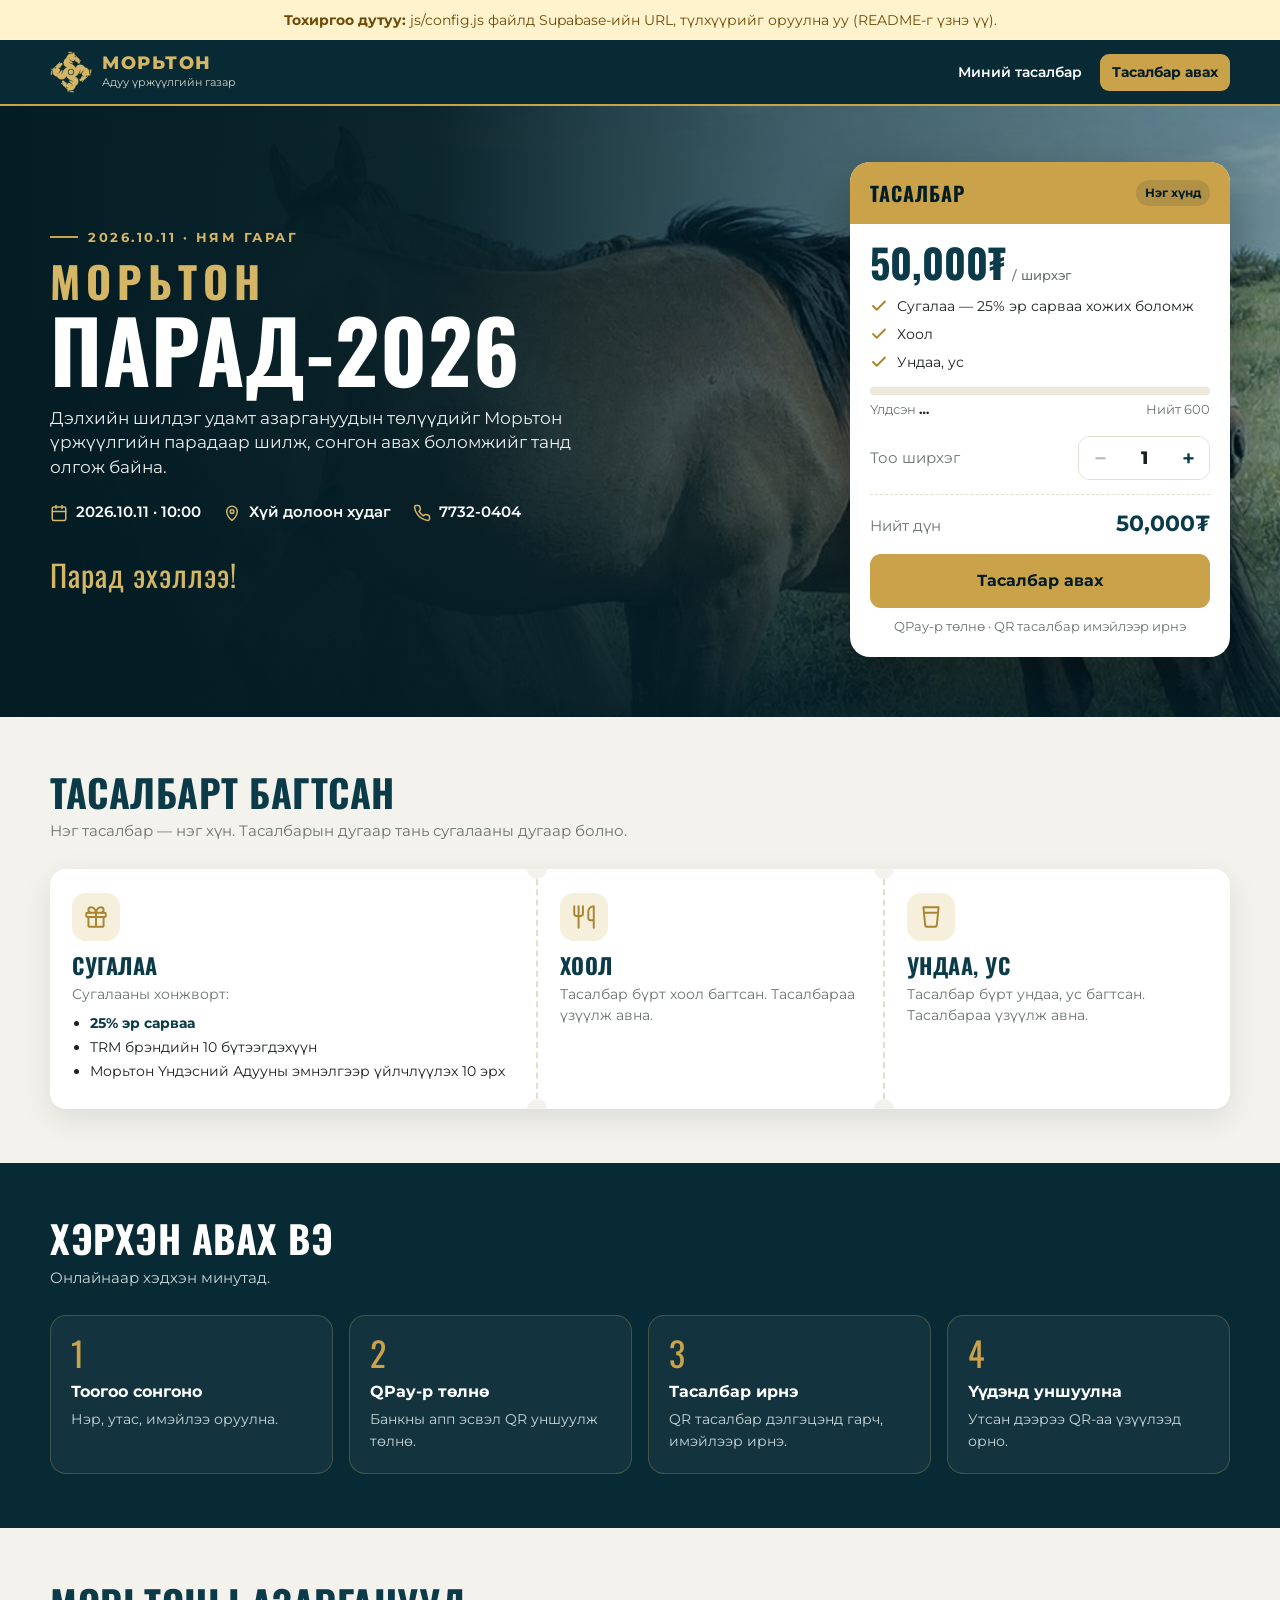
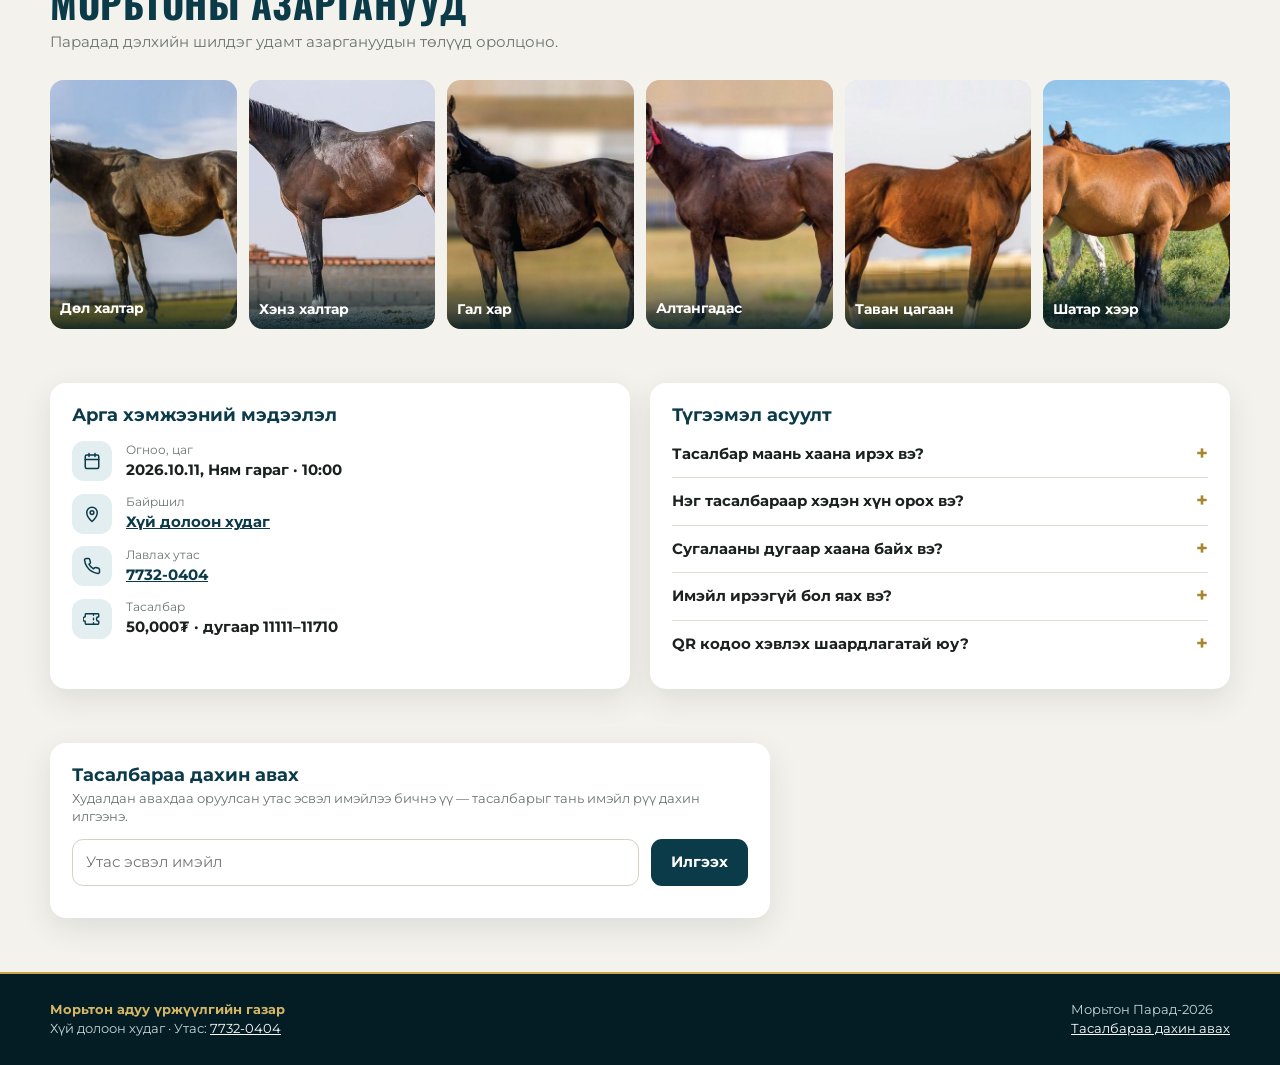
==== index.html @ 9113f842 "Морьтон Парад-2026 тасалбарын систем Тасалбар худалдах сайт (QPay), цахим QR тасалбар, имэйл, админ " ====
<!doctype html>
<html lang="mn">
<head>
<meta charset="utf-8">
<meta name="viewport" content="width=device-width, initial-scale=1, viewport-fit=cover">
<title>Морьтон Парад-2026 — Тасалбар</title>
<meta name="description" content="Морьтон үржүүлгийн парад 2026.10.11, Хүй долоон худаг. Тасалбар 50,000₮ — сугалаа, хоол, ундаа багтсан. QPay-р төлж QR тасалбараа имэйлээр аваарай.">
<meta property="og:title" content="Морьтон Парад-2026 — Тасалбар">
<meta property="og:description" content="2026.10.11 · Хүй долоон худаг · Тасалбар 50,000₮ (сугалаа, хоол, ундаа)">
<meta property="og:image" content="img/hero.jpg">
<meta name="theme-color" content="#072a35">
<link rel="preconnect" href="https://fonts.googleapis.com">
<link rel="preconnect" href="https://fonts.gstatic.com" crossorigin>
<link href="https://fonts.googleapis.com/css2?family=Montserrat:wght@400;500;600;700;800&family=Oswald:wght@500;600;700&display=swap" rel="stylesheet">
<link rel="stylesheet" href="css/style.css">
<link rel="icon" href="favicon.svg" type="image/svg+xml">
</head>
<body class="has-mbar">
<header class="site-header" id="site-header"></header>
<main>
  <section class="hero" id="top">
    <div class="container">
      <div>
        <div class="eyebrow" id="eyebrow">2026.10.11 · Ням гараг</div>
        <h1><span>Морьтон</span>Парад-2026</h1>
        <p class="lead">Дэлхийн шилдэг удамт азаргануудын төлүүдийг Морьтон үржүүлгийн парадаар шилж, сонгон авах боломжийг танд олгож байна.</p>
        <div class="facts" id="facts"></div>
        <div class="countdown" id="countdown"></div>
      </div>

      <aside class="buy-card" id="buy">
        <div class="top"><b>Тасалбар</b><span>Нэг хүнд</span></div>
        <div class="body">
          <div class="price" id="price">50,000₮<small>/ ширхэг</small></div>
          <ul class="incl">
            <li><span class="ico-wrap"></span>Сугалаа — 25% эр сарваа хожих боломж</li>
            <li><span class="ico-wrap"></span>Хоол</li>
            <li><span class="ico-wrap"></span>Ундаа, ус</li>
          </ul>
          <div class="meter" id="meter"><div class="bar"><i style="width:0"></i></div><div class="lbl"><span>Үлдсэн <b>…</b></span><span>Нийт 600</span></div></div>
          <div id="buy-controls">
            <div class="qty-row">
              <span class="muted">Тоо ширхэг</span>
              <div class="stepper"><button type="button" id="minus" aria-label="Хасах">−</button><output id="qty">1</output><button type="button" id="plus" aria-label="Нэмэх">+</button></div>
            </div>
            <div class="total-row"><span class="muted">Нийт дүн</span><b id="total">50,000₮</b></div>
            <button class="btn btn-gold btn-lg btn-block" id="buy-btn" type="button">Тасалбар авах</button>
            <p class="small muted" id="pay-note" style="margin:10px 0 0;text-align:center">QPay-р төлнө · QR тасалбар имэйлээр ирнэ</p>
          </div>
        </div>
      </aside>
    </div>
  </section>

  <section class="section" id="included">
    <div class="container">
      <h2>Тасалбарт багтсан</h2>
      <p class="sub">Нэг тасалбар — нэг хүн. Тасалбарын дугаар тань сугалааны дугаар болно.</p>
      <div class="stubs">
        <div class="stub">
          <div class="ic" data-ic="gift"></div>
          <h3>Сугалаа</h3>
          <p>Сугалааны хонжворт:</p>
          <ul>
            <li><b>25% эр сарваа</b></li>
            <li>TRM брэндийн 10 бүтээгдэхүүн</li>
            <li>Морьтон Үндэсний Адууны эмнэлгээр үйлчлүүлэх 10 эрх</li>
          </ul>
        </div>
        <div class="stub">
          <div class="ic" data-ic="food"></div>
          <h3>Хоол</h3>
          <p>Тасалбар бүрт хоол багтсан. Тасалбараа үзүүлж авна.</p>
        </div>
        <div class="stub">
          <div class="ic" data-ic="drink"></div>
          <h3>Ундаа, ус</h3>
          <p>Тасалбар бүрт ундаа, ус багтсан. Тасалбараа үзүүлж авна.</p>
        </div>
      </div>
    </div>
  </section>

  <section class="section dark">
    <div class="container">
      <h2>Хэрхэн авах вэ</h2>
      <p class="sub">Онлайнаар хэдхэн минутад.</p>
      <div class="steps">
        <div class="step"><b>Тоогоо сонгоно</b><span>Нэр, утас, имэйлээ оруулна.</span></div>
        <div class="step"><b>QPay-р төлнө</b><span>Банкны апп эсвэл QR уншуулж төлнө.</span></div>
        <div class="step"><b>Тасалбар ирнэ</b><span>QR тасалбар дэлгэцэнд гарч, имэйлээр ирнэ.</span></div>
        <div class="step"><b>Үүдэнд уншуулна</b><span>Утсан дээрээ QR-аа үзүүлээд орно.</span></div>
      </div>
    </div>
  </section>

  <section class="section">
    <div class="container">
      <h2>Морьтоны азарганууд</h2>
      <p class="sub">Парадад дэлхийн шилдэг удамт азаргануудын төлүүд оролцоно.</p>
      <div class="horses">
        <div class="horse"><img src="img/dol-haltar.jpg" alt="Дөл халтар" loading="lazy"><span>Дөл халтар</span></div>
        <div class="horse"><img src="img/henz-haltar.jpg" alt="Хэнз халтар" loading="lazy"><span>Хэнз халтар</span></div>
        <div class="horse"><img src="img/gal-har.jpg" alt="Гал хар" loading="lazy"><span>Гал хар</span></div>
        <div class="horse"><img src="img/altangadas.jpg" alt="Алтангадас" loading="lazy"><span>Алтангадас</span></div>
        <div class="horse"><img src="img/tavan-tsagaan.jpg" alt="Таван цагаан" loading="lazy"><span>Таван цагаан</span></div>
        <div class="horse"><img src="img/shatar-heer.jpg" alt="Шатар хээр" loading="lazy"><span>Шатар хээр</span></div>
      </div>
    </div>
  </section>

  <section class="section" style="padding-top:0">
    <div class="container info-grid">
      <div class="panel">
        <h3 style="color:var(--navy);margin-bottom:16px">Арга хэмжээний мэдээлэл</h3>
        <div class="kv" id="info-kv"></div>
      </div>
      <div class="panel">
        <h3 style="color:var(--navy);margin-bottom:6px">Түгээмэл асуулт</h3>
        <details class="faq"><summary>Тасалбар маань хаана ирэх вэ?</summary><p>Төлбөр төлөгдмөгц тасалбар дэлгэц дээр гарч, таны оруулсан имэйл рүү QR кодтойгоор илгээгдэнэ. Имэйлээ олохгүй бол Spam хавтсаа шалгаарай.</p></details>
        <details class="faq"><summary>Нэг тасалбараар хэдэн хүн орох вэ?</summary><p>Нэг тасалбар нэг хүнд. Олон хүнд авах бол тоо ширхгээ нэмнэ — тасалбар бүр тусдаа QR кодтой.</p></details>
        <details class="faq"><summary>Сугалааны дугаар хаана байх вэ?</summary><p>Тасалбарын дугаар (жишээ нь №11111) нь таны сугалааны дугаар.</p></details>
        <details class="faq"><summary>Имэйл ирээгүй бол яах вэ?</summary><p>Доорх «Тасалбараа дахин авах» хэсэгт утас эсвэл имэйлээ оруулбал дахин илгээнэ. Эсвэл <span data-phone>7732-0404</span> дугаарт холбогдоно уу.</p></details>
        <details class="faq"><summary>QR кодоо хэвлэх шаардлагатай юу?</summary><p>Үгүй. Утасныхаа дэлгэц дээр үзүүлэхэд хангалттай. Дэлгэцийн гэрэлтүүлгээ нэмбэл хурдан уншина.</p></details>
      </div>
    </div>
  </section>

  <section class="section" id="lookup" style="padding-top:0">
    <div class="container">
      <div class="panel" style="max-width:720px">
        <h3 style="color:var(--navy);margin-bottom:4px">Тасалбараа дахин авах</h3>
        <p class="muted small" style="margin:0 0 12px">Худалдан авахдаа оруулсан утас эсвэл имэйлээ бичнэ үү — тасалбарыг тань имэйл рүү дахин илгээнэ.</p>
        <form class="form" id="lookup-form" style="grid-template-columns:1fr auto;align-items:end">
          <div><input class="input" id="lookup-contact" placeholder="Утас эсвэл имэйл" autocomplete="email" required></div>
          <button class="btn btn-navy" type="submit">Илгээх</button>
        </form>
        <div id="lookup-msg" style="margin-top:10px"></div>
        <div id="my-orders"></div>
      </div>
    </div>
  </section>
</main>
<footer class="site-footer" id="site-footer"></footer>

<div class="mbar" id="mbar"><div><b id="mbar-price">50,000₮</b><small id="mbar-left">Тасалбар</small></div><button class="btn btn-gold" type="button" id="mbar-btn">Тасалбар авах</button></div>

<div class="modal-bg" id="modal" aria-hidden="true">
  <div class="modal" role="dialog" aria-modal="true" aria-labelledby="m-title">
    <div class="modal-head"><b id="m-title">Тасалбар авах</b><button type="button" id="m-close" aria-label="Хаах">×</button></div>
    <div class="modal-body">
      <div class="summary"><span><span id="m-qty">1</span> × <span id="m-price">50,000₮</span></span><b id="m-total">50,000₮</b></div>
      <form class="form" id="order-form" novalidate>
        <div><label for="f-name">Овог нэр <span class="req">*</span></label><input class="input" id="f-name" name="name" autocomplete="name" maxlength="80" required></div>
        <div><label for="f-phone">Утасны дугаар <span class="req">*</span></label><input class="input" id="f-phone" name="phone" type="tel" inputmode="tel" autocomplete="tel" placeholder="99112233" maxlength="16" required></div>
        <div><label for="f-email">Имэйл <span class="req">*</span></label><input class="input" id="f-email" name="email" type="email" inputmode="email" autocomplete="email" placeholder="ner@gmail.com" maxlength="120" required>
          <div class="hint">QR тасалбар энэ хаяг руу очно — зөв бичээрэй.</div></div>
        <div class="hp" aria-hidden="true"><label>Website<input name="website" tabindex="-1" autocomplete="off"></label></div>
        <div><label for="f-qty">Тоо ширхэг</label><select class="input" id="f-qty" name="qty"></select></div>
        <div id="f-err"></div>
        <button class="btn btn-gold btn-lg btn-block" type="submit" id="f-submit">QPay-р төлөх</button>
        <p class="small muted" style="margin:0;text-align:center" id="f-note">Дараагийн алхамд QPay-ийн QR болон банкны аппын холбоос гарна. Төлбөрөө <b id="f-hold">20</b> минутын дотор хийнэ үү.</p>
      </form>
    </div>
  </div>
</div>

<script type="module">
import { api, esc, money, fmtDT, fmtDay, fmtWeekday, fmtTime, startCountdown, renderChrome, ICONS, toast, rememberOrder, store, siteBase, configured } from './js/app.js';

const $ = id => document.getElementById(id);
let info = { price: 50000, total: 600, available: null, max_per_order: 10, event_at: '2026-10-11T02:00:00Z', location: 'Хүй долоон худаг', phone: '7732-0404', hold_minutes: 20, sales_open: true, pay_mode: 'qpay' };
let qty = 1;

document.querySelectorAll('.incl .ico-wrap').forEach(e => e.outerHTML = ICONS.check);
document.querySelectorAll('[data-ic]').forEach(e => e.innerHTML = ICONS[e.dataset.ic]);

function salesState() {
  if (info.available === 0) return 'soldout';
  if (!info.sales_open) return 'closed';
  if (info.sales_close && new Date(info.sales_close) < new Date()) return 'ended';
  if (info.pay_mode === 'none') return 'nopay';
  return 'open';
}

function render() {
  renderChrome(info);
  bindLookupLinks();
  $('eyebrow').textContent = `${fmtDay(info.event_at)} · ${fmtWeekday(info.event_at)}`;
  const mapUrl = 'https://www.google.com/maps/search/' + encodeURIComponent(info.location + ' Mongolia');
  $('facts').innerHTML = `<span>${ICONS.cal}${fmtDay(info.event_at)} · ${fmtTime(info.event_at)}</span>
    <span>${ICONS.pin}<a href="${mapUrl}" target="_blank" rel="noopener">${esc(info.location)}</a></span>
    <span>${ICONS.phone}<a href="tel:${esc(String(info.phone).replace(/\D/g, ''))}">${esc(info.phone)}</a></span>`;
  $('price').innerHTML = `${money(info.price)}<small>/ ширхэг</small>`;
  $('mbar-price').textContent = money(info.price);
  const total = info.total || 600, avail = info.available;
  if (avail != null) {
    const sold = total - avail;
    $('meter').innerHTML = `<div class="bar"><i style="width:${Math.min(100, sold / total * 100).toFixed(1)}%"></i></div>
      <div class="lbl"><span>Үлдсэн <b>${avail}</b> тасалбар</span><span>Нийт ${total}</span></div>`;
    $('mbar-left').textContent = avail > 0 ? `Үлдсэн ${avail} тасалбар` : 'Дууссан';
  }
  document.querySelectorAll('[data-phone]').forEach(e => e.textContent = info.phone);
  $('info-kv').innerHTML = `
    <div class="ic">${ICONS.cal}</div><div><small>Огноо, цаг</small><b>${fmtDay(info.event_at)}, ${fmtWeekday(info.event_at)} · ${fmtTime(info.event_at)}</b></div>
    <div class="ic">${ICONS.pin}</div><div><small>Байршил</small><b><a href="${mapUrl}" target="_blank" rel="noopener">${esc(info.location)}</a></b></div>
    <div class="ic">${ICONS.phone}</div><div><small>Лавлах утас</small><b><a href="tel:${esc(String(info.phone).replace(/\D/g, ''))}">${esc(info.phone)}</a></b></div>
    <div class="ic">${ICONS.ticket.replace('<svg', '<svg class="ico"')}</div><div><small>Тасалбар</small><b>${money(info.price)} · дугаар ${info.start_no || 11111}–${(info.start_no || 11111) + total - 1}</b></div>`;

  const st = salesState();
  const ctrl = $('buy-controls');
  if (st !== 'open') {
    const msg = { soldout: 'Тасалбар дууслаа', closed: 'Онлайн борлуулалт түр хаагдсан', ended: 'Онлайн борлуулалт дууссан', nopay: 'Борлуулалт удахгүй нээгдэнэ' }[st];
    ctrl.innerHTML = `<div class="soldout">${msg}</div><p class="small muted" style="margin:10px 0 0;text-align:center">Лавлах: ${esc(info.phone)}</p>`;
    $('mbar-btn').disabled = true; $('mbar-btn').textContent = msg.split(' ').slice(-1)[0] === 'дууслаа' ? 'Дууссан' : 'Хаагдсан';
  }
  $('pay-note').textContent = info.pay_mode === 'transfer' ? 'Дансаар төлнө · QR тасалбар имэйлээр ирнэ' : 'QPay-р төлнө · QR тасалбар имэйлээр ирнэ';
  $('f-submit').textContent = info.pay_mode === 'transfer' ? 'Захиалах' : 'QPay-р төлөх';
  $('f-note').innerHTML = info.pay_mode === 'transfer'
    ? `Дараагийн алхамд дансны мэдээлэл гарна. Төлбөр баталгаажмагц тасалбар имэйлээр ирнэ.`
    : `Дараагийн алхамд QPay-ийн QR болон банкны аппын холбоос гарна. Төлбөрөө <b>${info.hold_minutes}</b> минутын дотор хийнэ үү.`;
  updateQty(qty);
}

function maxQty() { return Math.max(1, Math.min(info.max_per_order || 10, info.available ?? 10)); }
function updateQty(n) {
  qty = Math.max(1, Math.min(maxQty(), n));
  $('qty').textContent = qty;
  $('minus').disabled = qty <= 1;
  $('plus').disabled = qty >= maxQty();
  $('total').textContent = money(qty * info.price);
  $('m-qty').textContent = qty; $('m-price').textContent = money(info.price); $('m-total').textContent = money(qty * info.price);
  const sel = $('f-qty');
  sel.innerHTML = Array.from({ length: maxQty() }, (_, i) => `<option value="${i + 1}"${i + 1 === qty ? ' selected' : ''}>${i + 1} ширхэг — ${money((i + 1) * info.price)}</option>`).join('');
}
$('minus').onclick = () => updateQty(qty - 1);
$('plus').onclick = () => updateQty(qty + 1);
$('f-qty').onchange = e => updateQty(Number(e.target.value));

// модаль
const modal = $('modal');
function openModal() {
  if (salesState() !== 'open') { document.getElementById('buy').scrollIntoView({ behavior: 'smooth', block: 'center' }); return; }
  const last = store.get('buyer');
  if (last) { $('f-name').value ||= last.name || ''; $('f-phone').value ||= last.phone || ''; $('f-email').value ||= last.email || ''; }
  modal.classList.add('open'); modal.setAttribute('aria-hidden', 'false');
  setTimeout(() => ($('f-name').value ? $('f-email') : $('f-name')).focus(), 50);
}
function closeModal() { modal.classList.remove('open'); modal.setAttribute('aria-hidden', 'true'); }
$('buy-btn').onclick = openModal;
$('mbar-btn').onclick = openModal;
$('m-close').onclick = closeModal;
modal.addEventListener('click', e => { if (e.target === modal) closeModal(); });
document.addEventListener('keydown', e => { if (e.key === 'Escape') closeModal(); });
if (location.hash === '#buy') setTimeout(openModal, 300);

$('order-form').addEventListener('submit', async e => {
  e.preventDefault();
  const f = e.target, err = $('f-err'), btn = $('f-submit');
  err.innerHTML = '';
  const name = f.name.value.trim(), phone = f.phone.value.trim(), email = f.email.value.trim();
  const bad = name.length < 2 ? 'Овог нэрээ оруулна уу.'
    : !/^\+?\d{8,15}$/.test(phone.replace(/[\s-]/g, '')) ? 'Утасны дугаараа зөв оруулна уу (8 оронтой).'
    : !/^[^\s@]+@[^\s@]+\.[^\s@]{2,}$/.test(email) ? 'Имэйл хаягаа зөв оруулна уу.' : '';
  if (bad) { err.innerHTML = `<div class="alert error">${bad}</div>`; return; }
  const label = btn.textContent;
  btn.disabled = true; btn.innerHTML = '<span class="spinner"></span> Түр хүлээнэ үү…';
  try {
    const r = await api('create', { name, phone, email, qty, website: f.website.value, site: siteBase() });
    store.set('buyer', { name, phone, email });
    rememberOrder(r.code, r.key);
    location.href = `order.html?c=${encodeURIComponent(r.code)}&k=${encodeURIComponent(r.key)}`;
  } catch (ex) {
    err.innerHTML = `<div class="alert error">${esc(ex.message)}</div>`;
    btn.disabled = false; btn.textContent = label;
    loadInfo();
  }
});

// утасны доод самбар — худалдан авах карт харагдахгүй үед
const io = new IntersectionObserver(([en]) => $('mbar').classList.toggle('show', !en.isIntersecting), { threshold: 0 });
io.observe($('buy'));

// дахин авах
function bindLookupLinks() {
  document.querySelectorAll('[data-lookup]').forEach(a => a.onclick = ev => { ev.preventDefault(); $('lookup').scrollIntoView({ behavior: 'smooth' }); setTimeout(() => $('lookup-contact').focus(), 400); });
}
$('lookup-form').addEventListener('submit', async e => {
  e.preventDefault();
  const msg = $('lookup-msg');
  msg.innerHTML = '<div class="alert info">Шалгаж байна…</div>';
  try {
    const r = await api('lookup', { contact: $('lookup-contact').value });
    msg.innerHTML = `<div class="alert ok">${esc(r.message)}</div>`;
  } catch (ex) { msg.innerHTML = `<div class="alert error">${esc(ex.message)}</div>`; }
});
const mine = store.get('orders', []);
if (mine.length) {
  $('my-orders').innerHTML = `<p class="small muted" style="margin:16px 0 6px">Энэ төхөөрөмж дээрх захиалгууд:</p>` +
    mine.map(o => `<a class="btn btn-light btn-sm" style="margin:0 6px 6px 0" href="order.html?c=${encodeURIComponent(o.code)}&k=${encodeURIComponent(o.key)}">${esc(o.code)}</a>`).join('');
}

let stopCd;
async function loadInfo() {
  try {
    const i = await api('info');
    const changed = !stopCd || i.event_at !== info.event_at;
    info = { ...info, ...i };
    render();
    if (changed) { stopCd && stopCd(); stopCd = startCountdown($('countdown'), info.event_at, info.now); }
  } catch (ex) {
    if (!stopCd) { render(); stopCd = startCountdown($('countdown'), info.event_at); }
    if (configured) toast(ex.message);
  }
}
render();
loadInfo();
setInterval(loadInfo, 30_000);
</script>
</body>
</html>
---- css/style.css ----
/* Морьтон Парад-2026 — тасалбарын сайт. Морьтон брэнд: хар номин + алт */
:root {
  --navy: #0b3a48;
  --navy-d: #072a35;
  --navy-dd: #041d25;
  --navy-l: #e2eef0;
  --gold: #c9a24a;
  --gold-l: #d4b665;
  --gold-d: #a9852f;
  --gold-bg: #f6efdc;
  --cream: #f4f2ec;
  --paper: #ffffff;
  --ink: #1b211f;
  --muted: #6b746f;
  --line: #e2ddd0;
  --red: #b23a3a;
  --red-l: #f8e4e4;
  --ok: #1f7a4d;
  --ok-l: #e1f2e8;
  --amber-l: #fdf1dd;
  --radius: 16px;
  --shadow: 0 10px 30px rgba(7, 42, 53, .10);
  --font: 'Montserrat', 'Segoe UI', Roboto, Arial, sans-serif;
  --display: 'Oswald', 'Montserrat', 'Arial Narrow', sans-serif;
  --logo: url('../img/logo-gold.png');
}
* { box-sizing: border-box; }
html { -webkit-text-size-adjust: 100%; scroll-behavior: smooth; }
body { margin: 0; font-family: var(--font); color: var(--ink); background: var(--cream); line-height: 1.5; font-size: 15px;
  min-height: 100vh; display: flex; flex-direction: column; }
main { flex: 1; }
a { color: var(--navy); }
img { max-width: 100%; display: block; }
button, input, select, textarea { font: inherit; color: inherit; }
h1, h2, h3, h4 { line-height: 1.15; margin: 0 0 .5em; }
.container { width: min(1180px, 100% - 32px); margin: 0 auto; }
.muted { color: var(--muted); }
.small { font-size: 12.5px; }
.mono { font-family: ui-monospace, Consolas, monospace; }
.hidden { display: none !important; }
.ico { width: 18px; height: 18px; flex: none; }

/* ---------- толгой ---------- */
.site-header { background: var(--navy-d); border-bottom: 2px solid var(--gold); position: sticky; top: 0; z-index: 50; }
.site-header .container { display: flex; align-items: center; justify-content: space-between; height: 64px; gap: 12px; }
.brand { display: flex; align-items: center; gap: 10px; color: #fff; text-decoration: none; min-width: 0; }
.brand .mark { width: 42px; height: 42px; background: var(--logo) center / contain no-repeat; flex: none; }
.brand b { display: block; color: var(--gold-l); font-weight: 800; font-size: 18px; letter-spacing: 1.5px; line-height: 1.1; }
.brand small { display: block; color: #e9e4d4; font-size: 11px; opacity: .9; white-space: nowrap; }
.nav { display: flex; gap: 6px; align-items: center; }
.nav a { color: #fff; text-decoration: none; padding: 8px 12px; border-radius: 9px; font-weight: 600; font-size: 14px; white-space: nowrap; }
.nav a:hover { background: rgba(255,255,255,.1); }
.nav a.cta { background: var(--gold); color: var(--navy-dd); font-weight: 700; }
.nav a.cta:hover { background: var(--gold-l); }
@media (max-width: 560px) {
  .brand small { font-size: 10px; }
  .brand b { font-size: 16px; letter-spacing: 1px; }
  .brand .mark { width: 36px; height: 36px; }
  .nav a { padding: 8px 9px; font-size: 13px; }
  .nav a.hide-sm { display: none; }
}

/* ---------- товч ---------- */
.btn { display: inline-flex; align-items: center; justify-content: center; gap: 8px; border: none; cursor: pointer; border-radius: 11px;
  padding: 12px 20px; font-weight: 700; font-size: 15px; text-decoration: none; transition: background .15s, transform .1s; white-space: nowrap; }
.btn:active { transform: translateY(1px); }
.btn-gold { background: var(--gold); color: var(--navy-dd); }
.btn-gold:hover { background: var(--gold-l); }
.btn-navy { background: var(--navy); color: #fff; }
.btn-navy:hover { background: var(--navy-d); }
.btn-light { background: #fff; color: var(--navy); border: 1px solid var(--line); }
.btn-light:hover { background: var(--navy-l); }
.btn-ghost { background: transparent; color: #fff; border: 1.5px solid rgba(255,255,255,.4); }
.btn-ghost:hover { background: rgba(255,255,255,.08); }
.btn-danger { background: var(--red); color: #fff; }
.btn-ok { background: var(--ok); color: #fff; }
.btn-sm { padding: 7px 12px; font-size: 13px; border-radius: 8px; }
.btn-lg { padding: 15px 24px; font-size: 16px; }
.btn-block { width: 100%; }
.btn[disabled] { opacity: .5; cursor: not-allowed; }

/* ---------- hero ---------- */
.hero { position: relative; color: #fff; background: var(--navy-dd); overflow: hidden; }
.hero::before { content: ""; position: absolute; inset: 0; background: url('../img/hero.jpg') right 30% / cover no-repeat; }
.hero::after { content: ""; position: absolute; inset: 0;
  background: linear-gradient(90deg, var(--navy-dd) 0%, rgba(4,29,37,.94) 34%, rgba(4,29,37,.55) 62%, rgba(4,29,37,.25) 100%),
              linear-gradient(0deg, rgba(4,29,37,.85) 0%, rgba(4,29,37,0) 40%); }
.hero .container { position: relative; z-index: 1; display: grid; grid-template-columns: 1fr 380px; gap: 40px; align-items: center; padding: 56px 0 60px; }
.eyebrow { display: inline-flex; align-items: center; gap: 10px; color: var(--gold-l); font-weight: 700; letter-spacing: 2.5px; font-size: 13px; text-transform: uppercase; }
.eyebrow::before { content: ""; width: 28px; height: 2px; background: var(--gold); }
.hero h1 { font-family: var(--display); font-weight: 700; font-size: clamp(44px, 7vw, 86px); line-height: .95; letter-spacing: 1px; margin: 14px 0 16px; text-transform: uppercase; }
.hero h1 span { display: block; color: var(--gold-l); font-size: .5em; letter-spacing: 6px; margin-bottom: 6px; }
.hero .lead { font-size: 16.5px; max-width: 560px; opacity: .92; margin: 0 0 22px; }
.facts { display: flex; flex-wrap: wrap; gap: 10px 22px; margin-bottom: 28px; font-weight: 600; font-size: 14.5px; }
.facts span { display: inline-flex; align-items: center; gap: 8px; }
.facts .ico { color: var(--gold-l); }
.facts a { color: #fff; text-decoration: none; }

/* тоолуур */
.countdown { display: flex; gap: 10px; flex-wrap: wrap; align-items: stretch; }
.countdown .label { width: 100%; font-size: 12px; letter-spacing: 2px; text-transform: uppercase; color: var(--gold-l); font-weight: 700; margin-bottom: 2px; }
.cd-box { background: rgba(255,255,255,.07); border: 1px solid rgba(212,182,101,.35); border-radius: 14px; min-width: 84px; padding: 10px 8px 8px; text-align: center; backdrop-filter: blur(4px); }
.cd-box b { display: block; font-family: var(--display); font-size: 44px; line-height: 1; font-weight: 600; color: #fff; font-variant-numeric: tabular-nums; }
.cd-box small { display: block; font-size: 11.5px; color: #d9d4c4; margin-top: 4px; font-weight: 600; letter-spacing: .5px; }
.cd-live { font-family: var(--display); font-size: 30px; color: var(--gold-l); letter-spacing: 1px; }

/* тасалбар авах карт */
.buy-card { background: #fff; color: var(--ink); border-radius: 20px; box-shadow: 0 24px 60px rgba(0,0,0,.35); overflow: hidden; }
.buy-card .top { background: var(--gold); color: var(--navy-dd); padding: 16px 20px; display: flex; justify-content: space-between; align-items: center; gap: 10px; }
.buy-card .top b { font-family: var(--display); font-size: 20px; letter-spacing: 1px; text-transform: uppercase; }
.buy-card .top span { font-size: 12px; font-weight: 700; background: rgba(4,29,37,.12); padding: 4px 9px; border-radius: 99px; white-space: nowrap; }
.buy-card .body { padding: 18px 20px 20px; }
.price { font-family: var(--display); font-size: 40px; font-weight: 700; color: var(--navy); line-height: 1; }
.price small { font-family: var(--font); font-size: 13px; color: var(--muted); font-weight: 500; margin-left: 6px; }
.incl { list-style: none; padding: 0; margin: 14px 0; display: grid; gap: 7px; font-size: 14px; }
.incl li { display: flex; gap: 9px; align-items: flex-start; }
.incl .ico { color: var(--gold-d); margin-top: 1px; }
.meter { margin: 14px 0 16px; }
.meter .bar { height: 8px; border-radius: 99px; background: #ece8dc; overflow: hidden; }
.meter .bar i { display: block; height: 100%; background: linear-gradient(90deg, var(--navy), var(--gold)); border-radius: 99px; transition: width .6s; }
.meter .lbl { display: flex; justify-content: space-between; font-size: 12.5px; color: var(--muted); margin-top: 6px; }
.meter .lbl b { color: var(--ink); }
.qty-row { display: flex; align-items: center; justify-content: space-between; gap: 12px; margin-bottom: 14px; }
.stepper { display: inline-flex; align-items: center; border: 1.5px solid var(--line); border-radius: 12px; overflow: hidden; }
.stepper button { width: 42px; height: 42px; border: none; background: #fff; font-size: 22px; font-weight: 600; color: var(--navy); cursor: pointer; }
.stepper button:hover { background: var(--navy-l); }
.stepper button[disabled] { color: #bbb; cursor: default; background: #fff; }
.stepper output { min-width: 46px; text-align: center; font-weight: 800; font-size: 18px; }
.total-row { display: flex; justify-content: space-between; align-items: baseline; border-top: 1px dashed var(--line); padding-top: 12px; margin-bottom: 14px; }
.total-row b { font-size: 22px; color: var(--navy); }
.soldout { background: var(--red-l); color: var(--red); border-radius: 12px; padding: 12px 14px; font-weight: 700; text-align: center; }

@media (max-width: 900px) {
  .hero .container { grid-template-columns: 1fr; gap: 28px; padding: 36px 0 28px; }
  .hero::before { background-position: 70% center; }
  .hero::after { background: linear-gradient(180deg, rgba(4,29,37,.55) 0%, rgba(4,29,37,.9) 45%, var(--navy-dd) 75%); }
  .cd-box { min-width: 0; flex: 1; }
  .cd-box b { font-size: 36px; }
}

/* ---------- хэсгүүд ---------- */
.section { padding: 54px 0; }
.section h2 { font-family: var(--display); font-size: clamp(28px, 4vw, 38px); text-transform: uppercase; letter-spacing: .5px; color: var(--navy); margin-bottom: 6px; }
.section .sub { color: var(--muted); margin: 0 0 26px; max-width: 640px; }
.section.dark { background: var(--navy-d); color: #fff; }
.section.dark h2 { color: #fff; }
.section.dark .sub { color: #c9d6d6; }

/* тасалбарт багтсан — тасалбарын хэрчим */
.stubs { display: grid; grid-template-columns: 1.4fr 1fr 1fr; gap: 0; background: #fff; border-radius: var(--radius); box-shadow: var(--shadow); overflow: hidden; }
.stub { padding: 24px 22px; position: relative; }
.stub + .stub { border-left: 2px dashed var(--line); }
.stub + .stub::before, .stub + .stub::after { content: ""; position: absolute; left: -11px; width: 20px; height: 20px; border-radius: 50%; background: var(--cream); }
.stub + .stub::before { top: -10px; } .stub + .stub::after { bottom: -10px; }
.stub .ic { width: 48px; height: 48px; border-radius: 14px; background: var(--gold-bg); color: var(--gold-d); display: grid; place-items: center; margin-bottom: 12px; }
.stub .ic svg { width: 26px; height: 26px; }
.stub h3 { font-family: var(--display); font-size: 22px; text-transform: uppercase; color: var(--navy); letter-spacing: .5px; margin-bottom: 6px; }
.stub p { margin: 0; color: var(--muted); font-size: 14px; }
.stub ul { margin: 8px 0 0; padding-left: 18px; font-size: 14px; }
.stub ul li { margin: 3px 0; }
.stub ul b { color: var(--navy); }
@media (max-width: 760px) {
  .stubs { grid-template-columns: 1fr; }
  .stub + .stub { border-left: none; border-top: 2px dashed var(--line); }
  .stub + .stub::before { top: -11px; left: -10px; } .stub + .stub::after { top: -11px; bottom: auto; left: auto; right: -10px; }
}

/* алхмууд */
.steps { display: grid; grid-template-columns: repeat(4, 1fr); gap: 16px; counter-reset: st; }
.step { background: rgba(255,255,255,.05); border: 1px solid rgba(212,182,101,.25); border-radius: var(--radius); padding: 20px; }
.step::before { counter-increment: st; content: counter(st); font-family: var(--display); font-size: 34px; color: var(--gold); display: block; line-height: 1; margin-bottom: 10px; }
.step b { display: block; margin-bottom: 4px; font-size: 15.5px; }
.step span { font-size: 13.5px; color: #c9d6d6; }
@media (max-width: 900px) { .steps { grid-template-columns: 1fr 1fr; } }
@media (max-width: 480px) { .steps { grid-template-columns: 1fr; } }

/* азарганууд */
.horses { display: grid; grid-template-columns: repeat(6, 1fr); gap: 12px; }
.horse { border-radius: 14px; overflow: hidden; background: #ddd; position: relative; aspect-ratio: 3 / 4; }
.horse img { width: 100%; height: 100%; object-fit: cover; object-position: 50% 40%; transition: transform .5s; }
.horse:hover img { transform: scale(1.05); }
.horse span { position: absolute; left: 0; right: 0; bottom: 0; padding: 26px 10px 10px; color: #fff; font-weight: 700; font-size: 13.5px;
  background: linear-gradient(0deg, rgba(4,29,37,.9), transparent); }
@media (max-width: 900px) { .horses { grid-template-columns: repeat(6, 42%); overflow-x: auto; scroll-snap-type: x mandatory; padding-bottom: 6px; } .horse { scroll-snap-align: start; } }

/* мэдээлэл + FAQ */
.info-grid { display: grid; grid-template-columns: 1fr 1fr; gap: 20px; }
@media (max-width: 760px) { .info-grid { grid-template-columns: 1fr; } }
.panel { background: #fff; border-radius: var(--radius); box-shadow: var(--shadow); padding: 22px; }
.kv { display: grid; grid-template-columns: auto 1fr; gap: 12px 14px; align-items: center; }
.kv .ic { width: 40px; height: 40px; border-radius: 12px; background: var(--navy-l); color: var(--navy); display: grid; place-items: center; }
.kv small { display: block; color: var(--muted); font-size: 12px; }
.kv b { font-size: 15px; }
details.faq { border-bottom: 1px solid var(--line); padding: 12px 0; }
details.faq:last-child { border-bottom: none; }
details.faq summary { cursor: pointer; font-weight: 700; list-style: none; display: flex; justify-content: space-between; gap: 10px; }
details.faq summary::after { content: "+"; color: var(--gold-d); font-size: 20px; line-height: 1; }
details.faq[open] summary::after { content: "−"; }
details.faq p { margin: 8px 0 0; color: var(--muted); font-size: 14px; }

/* утасны доод самбар */
.mbar { position: fixed; left: 0; right: 0; bottom: 0; z-index: 40; background: var(--navy-d); border-top: 2px solid var(--gold); padding: 10px 16px calc(10px + env(safe-area-inset-bottom));
  display: none; align-items: center; justify-content: space-between; gap: 12px; color: #fff; transform: translateY(110%); transition: transform .25s; }
.mbar.show { transform: none; }
.mbar b { font-family: var(--display); font-size: 22px; color: var(--gold-l); display: block; line-height: 1.1; }
.mbar small { font-size: 12px; color: #c9d6d6; }
@media (max-width: 900px) { .mbar { display: flex; } body.has-mbar { padding-bottom: 76px; } }

/* ---------- маягт, модаль ---------- */
.form { display: grid; gap: 12px; }
label { display: block; font-size: 13px; font-weight: 600; margin-bottom: 5px; }
label .req { color: var(--red); }
.input { width: 100%; border: 1.5px solid #d6d1c4; border-radius: 11px; padding: 11px 13px; background: #fff; font-size: 15px; }
.input:focus { outline: none; border-color: var(--gold); box-shadow: 0 0 0 3px rgba(201,162,74,.22); }
textarea.input { min-height: 80px; resize: vertical; }
.hint { font-size: 12px; color: var(--muted); margin-top: 4px; }
.hp { position: absolute; left: -9999px; width: 1px; height: 1px; overflow: hidden; }
.alert { border-radius: 11px; padding: 12px 14px; font-size: 14px; }
.alert.error { background: var(--red-l); color: var(--red); }
.alert.ok { background: var(--ok-l); color: var(--ok); }
.alert.warn { background: var(--amber-l); color: #6e4a08; }
.alert.info { background: var(--navy-l); color: var(--navy-d); }

.modal-bg { position: fixed; inset: 0; background: rgba(4,20,26,.6); z-index: 90; display: none; align-items: center; justify-content: center; padding: 16px; }
.modal-bg.open { display: flex; }
.modal { background: #fff; border-radius: 20px; width: min(480px, 100%); max-height: calc(100vh - 32px); overflow: auto; box-shadow: 0 30px 80px rgba(0,0,0,.4); }
.modal-head { background: var(--navy-d); color: #fff; padding: 16px 20px; display: flex; justify-content: space-between; align-items: center; border-bottom: 2px solid var(--gold); position: sticky; top: 0; z-index: 1; }
.modal-head b { font-family: var(--display); font-size: 20px; letter-spacing: .5px; text-transform: uppercase; }
.modal-head button { background: none; border: none; color: #fff; font-size: 26px; cursor: pointer; line-height: 1; padding: 0 4px; }
.modal-body { padding: 18px 20px 20px; }
.summary { background: var(--cream); border-radius: 12px; padding: 12px 14px; display: flex; justify-content: space-between; align-items: center; gap: 10px; margin-bottom: 14px; }
.summary b { color: var(--navy); font-size: 18px; }
@media (max-width: 560px) {
  .modal-bg { align-items: flex-end; padding: 0; }
  .modal { border-radius: 20px 20px 0 0; max-height: 94vh; width: 100%; }
}

/* ---------- төлбөрийн хуудас ---------- */
.pay-wrap { max-width: 560px; margin: 28px auto 60px; }
.pay-card { background: #fff; border-radius: 20px; box-shadow: var(--shadow); overflow: hidden; }
.pay-card .head { background: var(--navy-d); color: #fff; padding: 18px 22px; border-bottom: 2px solid var(--gold); }
.pay-card .head small { color: var(--gold-l); font-weight: 700; letter-spacing: 1.5px; font-size: 12px; text-transform: uppercase; }
.pay-card .head h1 { font-size: 22px; margin: 4px 0 0; }
.pay-card .body { padding: 20px 22px 22px; }
.timer { display: flex; align-items: center; justify-content: space-between; gap: 10px; background: var(--amber-l); color: #6e4a08; border-radius: 12px; padding: 10px 14px; font-weight: 600; font-size: 14px; }
.timer b { font-family: var(--display); font-size: 24px; font-variant-numeric: tabular-nums; }
.qr-box { text-align: center; margin: 18px 0 8px; }
.qr-box img { width: 240px; height: 240px; margin: 0 auto; border: 1px solid var(--line); border-radius: 14px; padding: 8px; image-rendering: pixelated; background: #fff; }
.amount-big { text-align: center; font-family: var(--display); font-size: 34px; color: var(--navy); font-weight: 700; }
.banks { display: grid; grid-template-columns: repeat(auto-fill, minmax(92px, 1fr)); gap: 8px; margin: 12px 0 4px; }
.banks a { display: flex; flex-direction: column; align-items: center; gap: 5px; text-decoration: none; color: var(--ink); font-size: 11.5px; text-align: center;
  border: 1px solid var(--line); border-radius: 12px; padding: 9px 6px; background: #fff; line-height: 1.2; }
.banks a:hover { border-color: var(--gold); background: var(--gold-bg); }
.banks img { width: 40px; height: 40px; border-radius: 10px; object-fit: cover; }
.status-line { display: flex; align-items: center; gap: 10px; justify-content: center; color: var(--muted); font-size: 13.5px; margin: 14px 0 0; }
.spinner { width: 16px; height: 16px; border: 2px solid var(--line); border-top-color: var(--gold-d); border-radius: 50%; animation: spin 1s linear infinite; }
@keyframes spin { to { transform: rotate(360deg); } }
.order-meta { display: grid; grid-template-columns: auto 1fr; gap: 6px 14px; font-size: 14px; margin-top: 16px; padding-top: 14px; border-top: 1px dashed var(--line); }
.order-meta span { color: var(--muted); }
.success-head { text-align: center; padding: 8px 0 4px; }
.success-head .ok-ic { width: 64px; height: 64px; border-radius: 50%; background: var(--ok-l); color: var(--ok); display: grid; place-items: center; margin: 0 auto 10px; }
.success-head .ok-ic svg { width: 34px; height: 34px; }
.success-head h2 { color: var(--navy); font-size: 22px; margin-bottom: 4px; }
.bank-box { background: var(--cream); border-radius: 12px; padding: 14px; white-space: pre-line; font-size: 14.5px; }

/* мини тасалбарууд */
.mini-list { display: grid; gap: 12px; margin-top: 16px; }
.mini { display: flex; align-items: stretch; background: var(--navy); color: #fff; border-radius: 14px; overflow: hidden; text-decoration: none; }
.mini .l { flex: 1; padding: 14px 16px; position: relative; }
.mini .l small { color: var(--gold-l); font-size: 11px; letter-spacing: 2px; font-weight: 700; }
.mini .l b { display: block; font-family: var(--display); font-size: 30px; color: var(--gold-l); letter-spacing: 1px; line-height: 1.1; }
.mini .l span { font-size: 12.5px; opacity: .85; }
.mini .r { width: 112px; background: #fff; display: grid; place-items: center; padding: 8px; border-left: 2px dashed var(--gold); }
.mini .r svg { width: 96px; height: 96px; }

/* ---------- цахим тасалбар ---------- */
body.ticket-page { background: radial-gradient(circle at 50% 0%, #0f4a5b 0%, var(--navy-dd) 60%); }
.eticket { width: min(420px, 100% - 24px); margin: 22px auto 16px; filter: drop-shadow(0 24px 40px rgba(0,0,0,.45)); }
.et-top { background: linear-gradient(160deg, #0f4a5b, var(--navy-d) 70%); color: #fff; border-radius: 22px 22px 0 0; padding: 22px 22px 18px; position: relative; overflow: hidden; }
.et-top::after { content: ""; position: absolute; right: -40px; top: -40px; width: 180px; height: 180px; background: var(--logo) center / contain no-repeat; opacity: .08; }
.et-brand { display: flex; align-items: center; gap: 10px; }
.et-brand .mark { width: 34px; height: 34px; background: var(--logo) center / contain no-repeat; }
.et-brand b { color: var(--gold-l); letter-spacing: 1.5px; font-size: 15px; }
.et-brand small { display: block; font-size: 10.5px; color: #d9d4c4; }
.et-title { font-family: var(--display); text-transform: uppercase; margin: 16px 0 4px; line-height: .95; }
.et-title span { display: block; font-size: 18px; letter-spacing: 4px; color: var(--gold-l); }
.et-title b { display: block; font-size: 52px; font-weight: 700; font-style: italic; letter-spacing: 1px; }
.et-row { display: flex; justify-content: space-between; align-items: flex-end; gap: 10px; margin-top: 10px; }
.et-no small { display: block; font-size: 11px; color: var(--gold-l); letter-spacing: 2px; font-weight: 700; }
.et-no b { font-family: var(--display); font-size: 40px; color: var(--gold-l); letter-spacing: 2px; line-height: 1; }
.et-date { text-align: right; font-size: 13px; font-weight: 600; }
.et-date small { display: block; color: #c9d6d6; font-weight: 500; }
.et-mid { background: #fff; padding: 18px 22px 14px; text-align: center; position: relative; }
.et-mid::before, .et-mid::after { content: ""; position: absolute; top: -11px; width: 22px; height: 22px; border-radius: 50%; background: var(--navy-dd); }
.et-mid::before { left: -11px; } .et-mid::after { right: -11px; }
.et-perf { position: absolute; top: 0; left: 18px; right: 18px; border-top: 2px dashed #cfc8b6; }
.et-qr { width: 230px; height: 230px; margin: 4px auto 6px; position: relative; }
.et-qr svg { width: 100%; height: 100%; }
.et-holder { font-weight: 800; font-size: 17px; color: var(--navy); }
.et-code { font-size: 12px; color: var(--muted); }
.et-state { display: inline-block; margin-top: 8px; padding: 6px 12px; border-radius: 99px; font-weight: 800; font-size: 13px; letter-spacing: .3px; }
.et-state.valid { background: var(--ok-l); color: var(--ok); }
.et-state.used { background: var(--gold-bg); color: #7a5b12; }
.et-state.void { background: var(--red-l); color: var(--red); }
.et-void { position: absolute; inset: 0; display: grid; place-items: center; }
.et-void span { transform: rotate(-14deg); border: 4px solid var(--red); color: var(--red); font-weight: 900; font-size: 30px; padding: 4px 14px; border-radius: 10px; background: rgba(255,255,255,.88); letter-spacing: 2px; }
.et-stubs { display: grid; grid-template-columns: repeat(3, 1fr); background: var(--gold); border-radius: 0 0 22px 22px; position: relative; }
.et-stubs::before { content: ""; position: absolute; top: 0; left: 0; right: 0; border-top: 2px dashed rgba(4,29,37,.35); }
.et-stub { padding: 12px 6px 14px; text-align: center; color: var(--navy-dd); }
.et-stub + .et-stub { border-left: 2px dashed rgba(4,29,37,.3); }
.et-stub b { display: block; font-family: var(--display); font-size: 15px; letter-spacing: 1px; text-transform: uppercase; }
.et-stub small { display: block; font-size: 11px; font-weight: 700; margin-top: 2px; }
.et-stub.used { background: rgba(4,29,37,.12); }
.et-stub.used small { color: #5b4511; }
.et-actions { width: min(420px, 100% - 24px); margin: 0 auto 30px; display: grid; gap: 10px; color: #fff; text-align: center; }
.et-actions .tip { font-size: 12.5px; color: #c9d6d6; }
.et-cd { display: flex; justify-content: center; gap: 8px; margin: 4px 0; }
.et-cd .cd-box { min-width: 70px; padding: 8px 6px 6px; }
.et-cd .cd-box b { font-size: 30px; }

/* ---------- хөл ---------- */
.site-footer { background: var(--navy-dd); color: #c9d6d6; padding: 26px 0; font-size: 13px; border-top: 2px solid var(--gold); }
.site-footer .container { display: flex; justify-content: space-between; gap: 16px; flex-wrap: wrap; }
.site-footer b { color: var(--gold-l); }
.site-footer a { color: #fff; }
body.ticket-page .site-footer { background: transparent; border-top-color: rgba(201,162,74,.4); }

.toast { position: fixed; bottom: 22px; left: 50%; transform: translateX(-50%); background: var(--ink); color: #fff; padding: 11px 16px; border-radius: 11px; font-size: 14px; z-index: 200; display: none; max-width: calc(100% - 32px); }
.toast.show { display: block; }
.cfg-warn { background: #fff3cd; color: #6e4a08; padding: 10px 16px; font-size: 13.5px; text-align: center; }

@media print {
  body, body.ticket-page { background: #fff !important; }
  .site-header, .site-footer, .et-actions, .no-print { display: none !important; }
  .eticket { filter: none; margin: 0 auto; }
  .et-mid::before, .et-mid::after { background: #fff; }
  * { -webkit-print-color-adjust: exact; print-color-adjust: exact; }
}
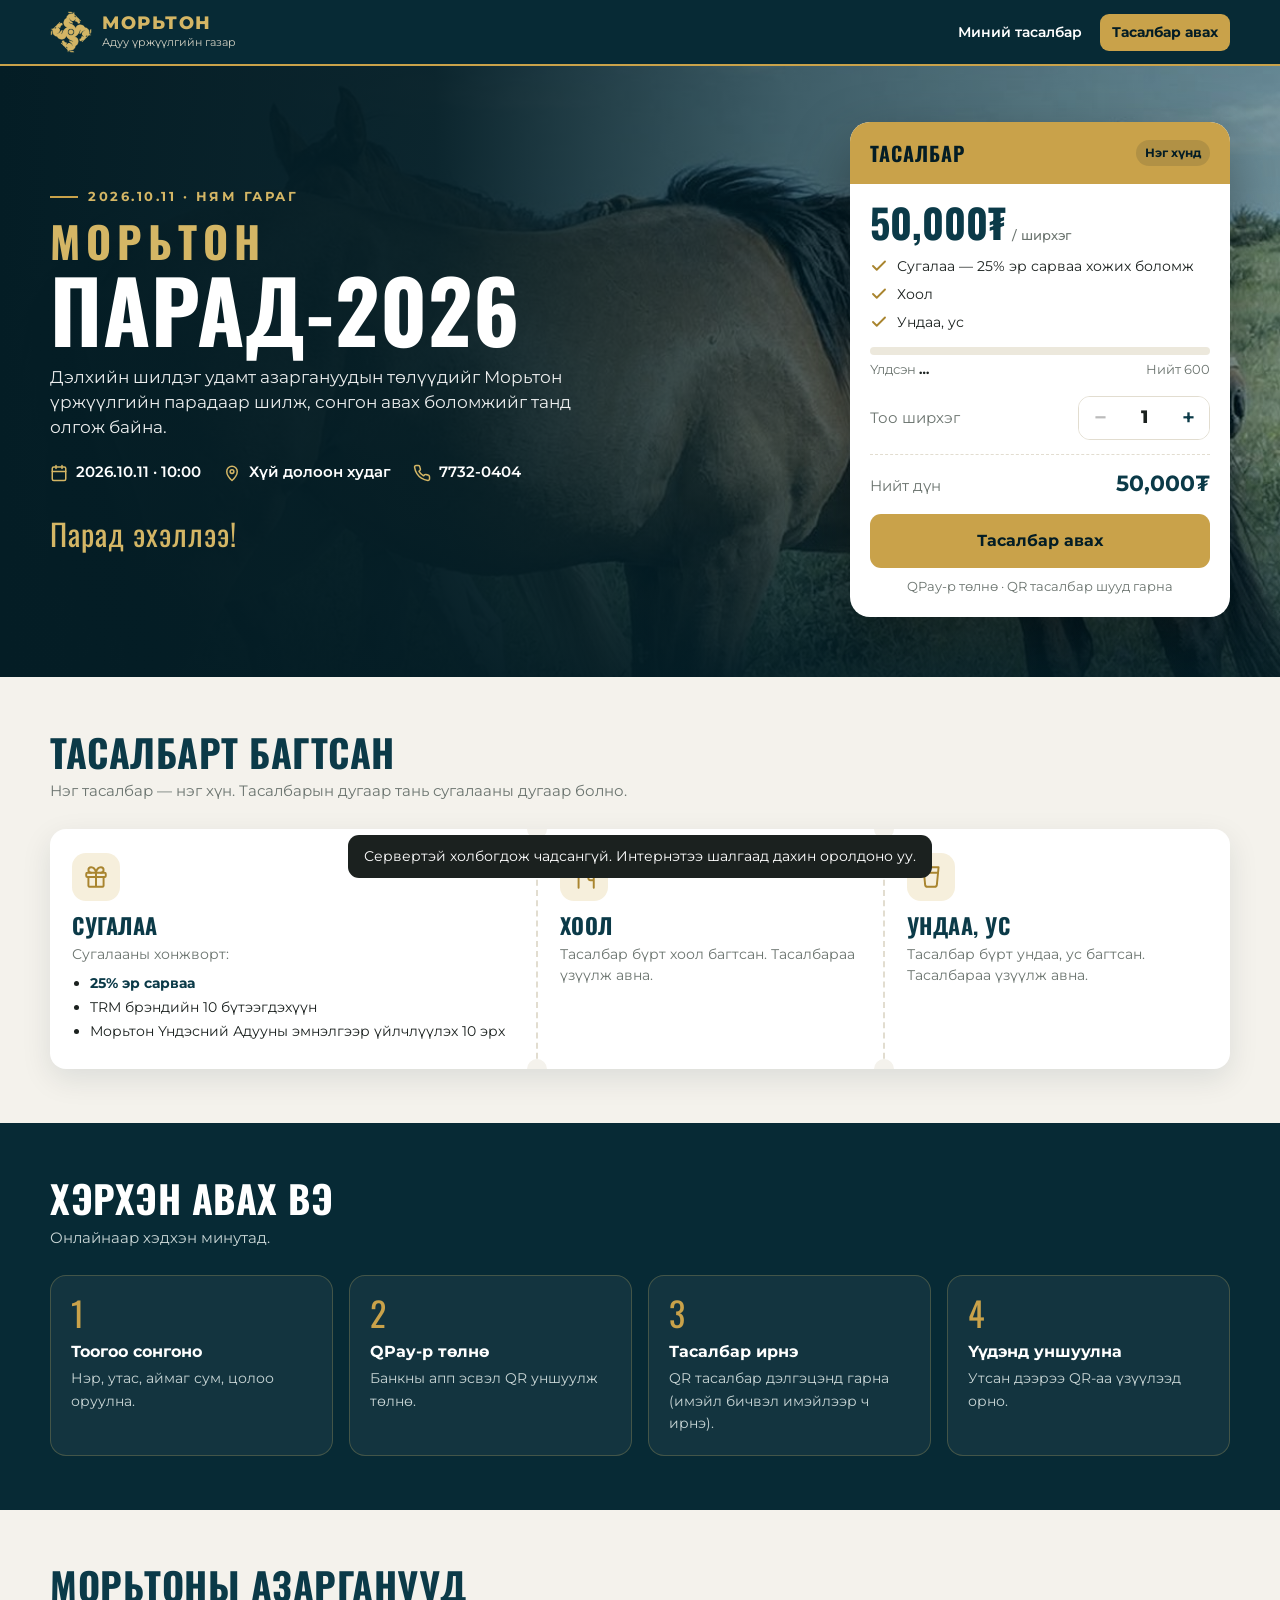
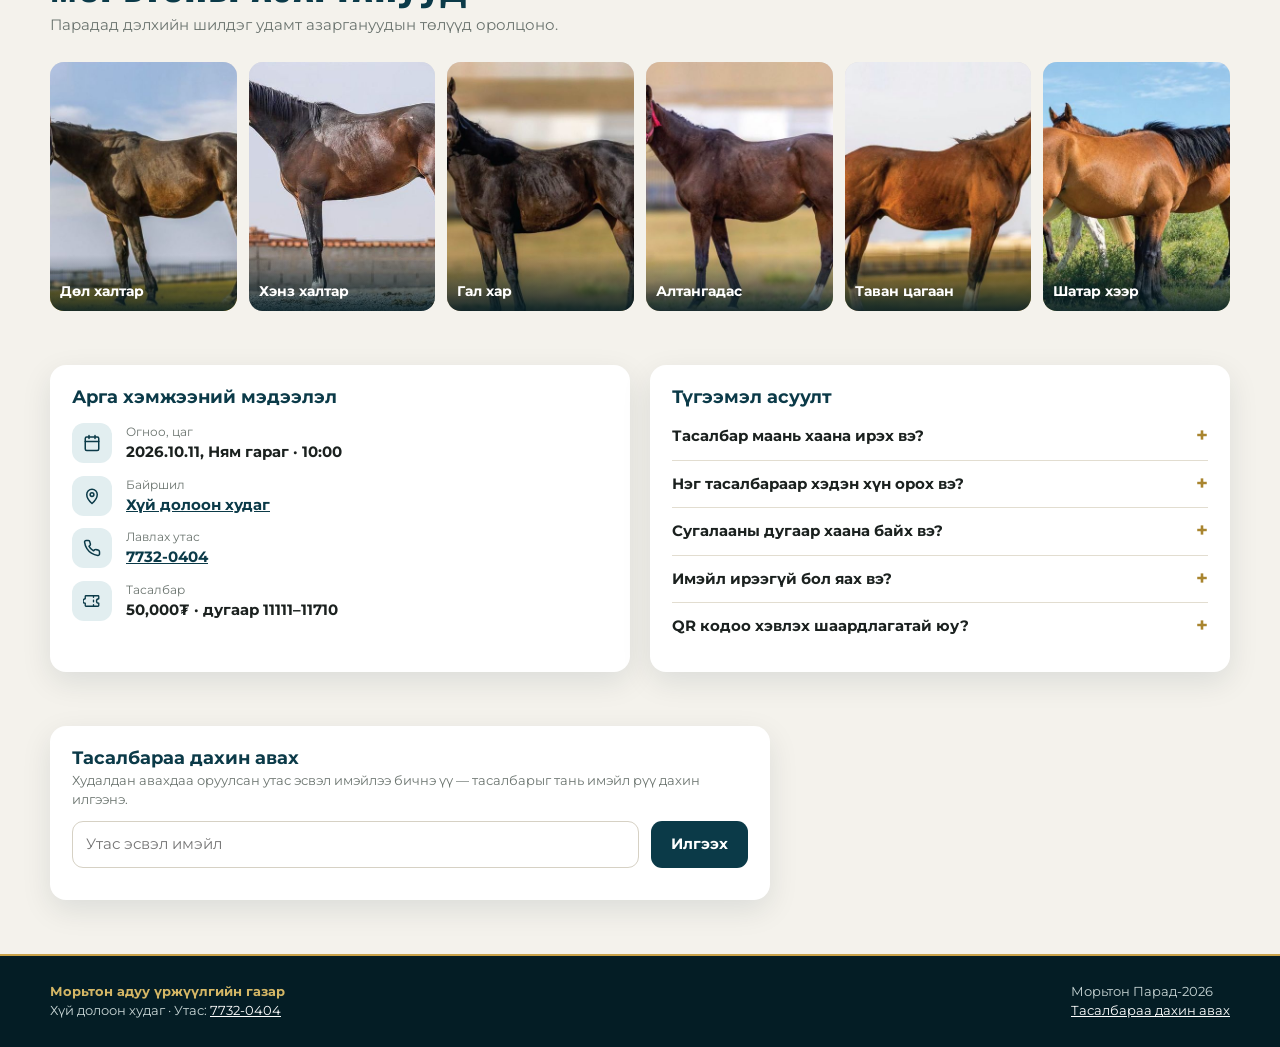
==== commit a2eedeee: "Бүртгэл: нэмэлт утас, аймаг/сум, цол; имэйл заавал биш Co-Authored-By: Claude Opus 5.5 <noreply@anth" ====
--- a/index.html
+++ b/index.html
@@ -45,7 +45,7 @@
             </div>
             <div class="total-row"><span class="muted">Нийт дүн</span><b id="total">50,000₮</b></div>
             <button class="btn btn-gold btn-lg btn-block" id="buy-btn" type="button">Тасалбар авах</button>
-            <p class="small muted" id="pay-note" style="margin:10px 0 0;text-align:center">QPay-р төлнө · QR тасалбар имэйлээр ирнэ</p>
+            <p class="small muted" id="pay-note" style="margin:10px 0 0;text-align:center">QPay-р төлнө · QR тасалбар шууд гарна</p>
           </div>
         </div>
       </aside>
@@ -86,9 +86,9 @@
       <h2>Хэрхэн авах вэ</h2>
       <p class="sub">Онлайнаар хэдхэн минутад.</p>
       <div class="steps">
-        <div class="step"><b>Тоогоо сонгоно</b><span>Нэр, утас, имэйлээ оруулна.</span></div>
+        <div class="step"><b>Тоогоо сонгоно</b><span>Нэр, утас, аймаг сум, цолоо оруулна.</span></div>
         <div class="step"><b>QPay-р төлнө</b><span>Банкны апп эсвэл QR уншуулж төлнө.</span></div>
-        <div class="step"><b>Тасалбар ирнэ</b><span>QR тасалбар дэлгэцэнд гарч, имэйлээр ирнэ.</span></div>
+        <div class="step"><b>Тасалбар ирнэ</b><span>QR тасалбар дэлгэцэнд гарна (имэйл бичвэл имэйлээр ч ирнэ).</span></div>
         <div class="step"><b>Үүдэнд уншуулна</b><span>Утсан дээрээ QR-аа үзүүлээд орно.</span></div>
       </div>
     </div>
@@ -117,7 +117,7 @@
       </div>
       <div class="panel">
         <h3 style="color:var(--navy);margin-bottom:6px">Түгээмэл асуулт</h3>
-        <details class="faq"><summary>Тасалбар маань хаана ирэх вэ?</summary><p>Төлбөр төлөгдмөгц тасалбар дэлгэц дээр гарч, таны оруулсан имэйл рүү QR кодтойгоор илгээгдэнэ. Имэйлээ олохгүй бол Spam хавтсаа шалгаарай.</p></details>
+        <details class="faq"><summary>Тасалбар маань хаана ирэх вэ?</summary><p>Төлбөр төлөгдмөгц тасалбар дэлгэц дээр гарна — нээж хадгалаарай (скриншот авч болно). Имэйл бичсэн бол QR тасалбар имэйлээр ч ирнэ (Spam хавтсаа шалгаарай).</p></details>
         <details class="faq"><summary>Нэг тасалбараар хэдэн хүн орох вэ?</summary><p>Нэг тасалбар нэг хүнд. Олон хүнд авах бол тоо ширхгээ нэмнэ — тасалбар бүр тусдаа QR кодтой.</p></details>
         <details class="faq"><summary>Сугалааны дугаар хаана байх вэ?</summary><p>Тасалбарын дугаар (жишээ нь №11111) нь таны сугалааны дугаар.</p></details>
         <details class="faq"><summary>Имэйл ирээгүй бол яах вэ?</summary><p>Доорх «Тасалбараа дахин авах» хэсэгт утас эсвэл имэйлээ оруулбал дахин илгээнэ. Эсвэл <span data-phone>7732-0404</span> дугаарт холбогдоно уу.</p></details>
@@ -152,9 +152,17 @@
       <div class="summary"><span><span id="m-qty">1</span> × <span id="m-price">50,000₮</span></span><b id="m-total">50,000₮</b></div>
       <form class="form" id="order-form" novalidate>
         <div><label for="f-name">Овог нэр <span class="req">*</span></label><input class="input" id="f-name" name="name" autocomplete="name" maxlength="80" required></div>
-        <div><label for="f-phone">Утасны дугаар <span class="req">*</span></label><input class="input" id="f-phone" name="phone" type="tel" inputmode="tel" autocomplete="tel" placeholder="99112233" maxlength="16" required></div>
-        <div><label for="f-email">Имэйл <span class="req">*</span></label><input class="input" id="f-email" name="email" type="email" inputmode="email" autocomplete="email" placeholder="ner@gmail.com" maxlength="120" required>
-          <div class="hint">QR тасалбар энэ хаяг руу очно — зөв бичээрэй.</div></div>
+        <div class="row2">
+          <div><label for="f-phone">Утасны дугаар <span class="req">*</span></label><input class="input" id="f-phone" name="phone" type="tel" inputmode="tel" autocomplete="tel" placeholder="99112233" maxlength="16" required></div>
+          <div><label for="f-phone2">Нэмэлт утас</label><input class="input" id="f-phone2" name="phone2" type="tel" inputmode="tel" placeholder="88112233" maxlength="16"></div>
+        </div>
+        <div class="row2">
+          <div><label for="f-aimag">Аймаг / хот <span class="req">*</span></label><select class="input" id="f-aimag" name="aimag" required><option value="">Сонгох…</option></select></div>
+          <div><label for="f-sum">Сум / дүүрэг <span class="req">*</span></label><input class="input" id="f-sum" name="sum" maxlength="60" placeholder="Жишээ: Хүй долоон худаг" required></div>
+        </div>
+        <div><label for="f-title">Цол <span class="req">*</span></label><select class="input" id="f-title" name="title" required><option value="">Сонгох…</option></select></div>
+        <div><label for="f-email">Имэйл <span class="muted" style="font-weight:500">(заавал биш)</span></label><input class="input" id="f-email" name="email" type="email" inputmode="email" autocomplete="email" placeholder="ner@gmail.com" maxlength="120">
+          <div class="hint">Бичвэл QR тасалбар имэйлээр ирнэ. Бичихгүй бол төлбөрийн дараа дэлгэц дээр гарах тасалбараа хадгалаарай.</div></div>
         <div class="hp" aria-hidden="true"><label>Website<input name="website" tabindex="-1" autocomplete="off"></label></div>
         <div><label for="f-qty">Тоо ширхэг</label><select class="input" id="f-qty" name="qty"></select></div>
         <div id="f-err"></div>
@@ -172,6 +180,11 @@
 let info = { price: 50000, total: 600, available: null, max_per_order: 10, event_at: '2026-10-11T02:00:00Z', location: 'Хүй долоон худаг', phone: '7732-0404', hold_minutes: 20, sales_open: true, pay_mode: 'qpay' };
 let qty = 1;
 
+const AIMAGS = ['Улаанбаатар', 'Архангай', 'Баян-Өлгий', 'Баянхонгор', 'Булган', 'Говь-Алтай', 'Говьсүмбэр', 'Дархан-Уул', 'Дорноговь', 'Дорнод', 'Дундговь', 'Завхан', 'Орхон', 'Өвөрхангай', 'Өмнөговь', 'Сүхбаатар', 'Сэлэнгэ', 'Төв', 'Увс', 'Ховд', 'Хөвсгөл', 'Хэнтий', 'Гадаад'];
+const TITLES = ['Сонирхогч', 'Залуу уяач', 'СУА', 'ААУ', 'НАУ', 'МУАУ', 'МУМУ', 'МУТМУ'];
+$('f-aimag').insertAdjacentHTML('beforeend', AIMAGS.map(a => `<option>${a}</option>`).join(''));
+$('f-title').insertAdjacentHTML('beforeend', TITLES.map(a => `<option>${a}</option>`).join(''));
+$('f-aimag').onchange = e => { $('f-sum').placeholder = e.target.value === 'Улаанбаатар' ? 'Жишээ: Сонгинохайрхан' : 'Сумын нэр'; };
 document.querySelectorAll('.incl .ico-wrap').forEach(e => e.outerHTML = ICONS.check);
 document.querySelectorAll('[data-ic]').forEach(e => e.innerHTML = ICONS[e.dataset.ic]);
 
@@ -214,7 +227,7 @@
     ctrl.innerHTML = `<div class="soldout">${msg}</div><p class="small muted" style="margin:10px 0 0;text-align:center">Лавлах: ${esc(info.phone)}</p>`;
     $('mbar-btn').disabled = true; $('mbar-btn').textContent = msg.split(' ').slice(-1)[0] === 'дууслаа' ? 'Дууссан' : 'Хаагдсан';
   }
-  $('pay-note').textContent = info.pay_mode === 'transfer' ? 'Дансаар төлнө · QR тасалбар имэйлээр ирнэ' : 'QPay-р төлнө · QR тасалбар имэйлээр ирнэ';
+  $('pay-note').textContent = info.pay_mode === 'transfer' ? 'Дансаар төлнө · баталгаажмагц QR тасалбар гарна' : 'QPay-р төлнө · QR тасалбар шууд гарна';
   $('f-submit').textContent = info.pay_mode === 'transfer' ? 'Захиалах' : 'QPay-р төлөх';
   $('f-note').innerHTML = info.pay_mode === 'transfer'
     ? `Дараагийн алхамд дансны мэдээлэл гарна. Төлбөр баталгаажмагц тасалбар имэйлээр ирнэ.`
@@ -242,9 +255,9 @@
 function openModal() {
   if (salesState() !== 'open') { document.getElementById('buy').scrollIntoView({ behavior: 'smooth', block: 'center' }); return; }
   const last = store.get('buyer');
-  if (last) { $('f-name').value ||= last.name || ''; $('f-phone').value ||= last.phone || ''; $('f-email').value ||= last.email || ''; }
+  if (last) for (const k of ['name', 'phone', 'phone2', 'email', 'aimag', 'sum', 'title']) { const el = $('f-' + k); if (el && !el.value && last[k]) el.value = last[k]; }
   modal.classList.add('open'); modal.setAttribute('aria-hidden', 'false');
-  setTimeout(() => ($('f-name').value ? $('f-email') : $('f-name')).focus(), 50);
+  setTimeout(() => $('f-name').focus(), 50);
 }
 function closeModal() { modal.classList.remove('open'); modal.setAttribute('aria-hidden', 'true'); }
 $('buy-btn').onclick = openModal;
@@ -259,15 +272,21 @@
   const f = e.target, err = $('f-err'), btn = $('f-submit');
   err.innerHTML = '';
   const name = f.name.value.trim(), phone = f.phone.value.trim(), email = f.email.value.trim();
+  const phone2 = f.phone2.value.trim(), aimag = f.aimag.value, sum = f.sum.value.trim(), title = f.title.value;
+  const okPhone = v => /^\+?\d{8,15}$/.test(v.replace(/[\s-]/g, ''));
   const bad = name.length < 2 ? 'Овог нэрээ оруулна уу.'
-    : !/^\+?\d{8,15}$/.test(phone.replace(/[\s-]/g, '')) ? 'Утасны дугаараа зөв оруулна уу (8 оронтой).'
-    : !/^[^\s@]+@[^\s@]+\.[^\s@]{2,}$/.test(email) ? 'Имэйл хаягаа зөв оруулна уу.' : '';
+    : !okPhone(phone) ? 'Утасны дугаараа зөв оруулна уу (8 оронтой).'
+    : phone2 && !okPhone(phone2) ? 'Нэмэлт утасны дугаараа зөв оруулна уу.'
+    : !aimag ? 'Аймаг / хотоо сонгоно уу.'
+    : sum.length < 2 ? 'Сум / дүүргээ бичнэ үү.'
+    : !title ? 'Цолоо сонгоно уу.'
+    : email && !/^[^\s@]+@[^\s@]+\.[^\s@]{2,}$/.test(email) ? 'Имэйл хаягаа зөв оруулна уу.' : '';
   if (bad) { err.innerHTML = `<div class="alert error">${bad}</div>`; return; }
   const label = btn.textContent;
   btn.disabled = true; btn.innerHTML = '<span class="spinner"></span> Түр хүлээнэ үү…';
   try {
-    const r = await api('create', { name, phone, email, qty, website: f.website.value, site: siteBase() });
-    store.set('buyer', { name, phone, email });
+    const r = await api('create', { name, phone, phone2, email, aimag, sum, title, qty, website: f.website.value, site: siteBase() });
+    store.set('buyer', { name, phone, phone2, email, aimag, sum, title });
     rememberOrder(r.code, r.key);
     location.href = `order.html?c=${encodeURIComponent(r.code)}&k=${encodeURIComponent(r.key)}`;
   } catch (ex) {
--- a/css/style.css
+++ b/css/style.css
@@ -213,6 +213,8 @@
 .input { width: 100%; border: 1.5px solid #d6d1c4; border-radius: 11px; padding: 11px 13px; background: #fff; font-size: 15px; }
 .input:focus { outline: none; border-color: var(--gold); box-shadow: 0 0 0 3px rgba(201,162,74,.22); }
 textarea.input { min-height: 80px; resize: vertical; }
+.row2 { display: grid; grid-template-columns: 1fr 1fr; gap: 12px; }
+@media (max-width: 420px) { .row2 { grid-template-columns: 1fr; } }
 .hint { font-size: 12px; color: var(--muted); margin-top: 4px; }
 .hp { position: absolute; left: -9999px; width: 1px; height: 1px; overflow: hidden; }
 .alert { border-radius: 11px; padding: 12px 14px; font-size: 14px; }
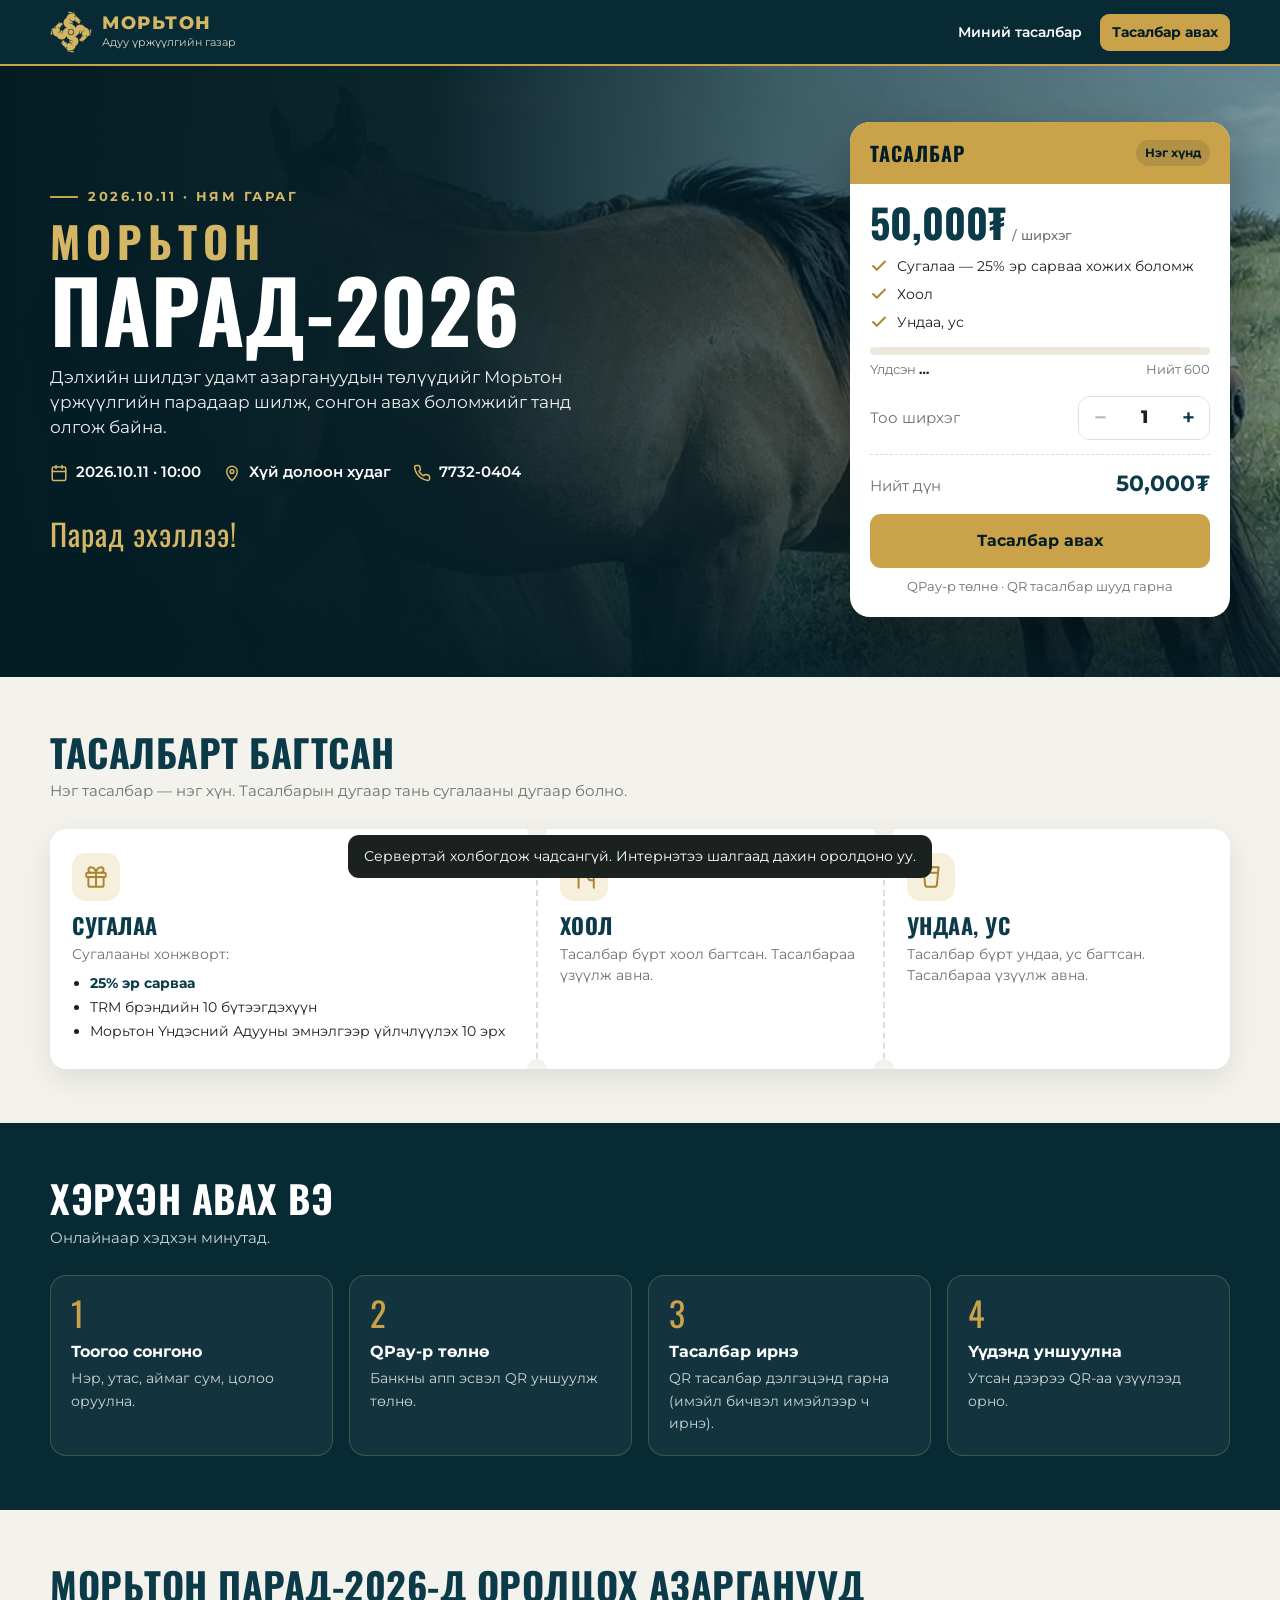
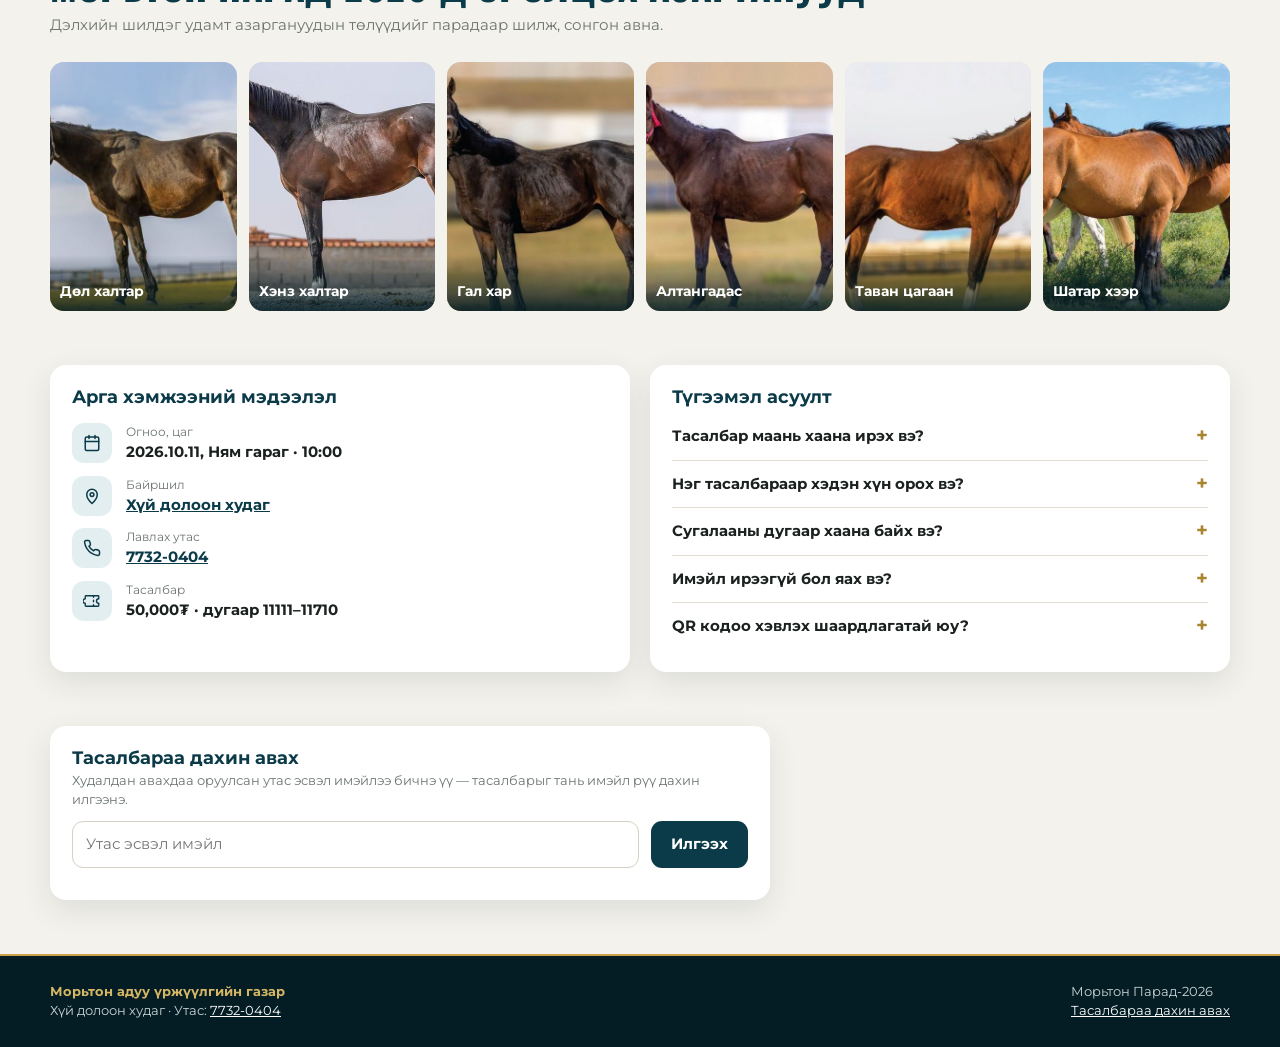
==== commit 07d31f20: "Азарганы хэсгийн гарчгийг өөрчлөв Co-Authored-By: Claude Fable 5.1 <noreply@anthropic.com> Claude-Se" ====
--- a/index.html
+++ b/index.html
@@ -96,8 +96,8 @@
 
   <section class="section">
     <div class="container">
-      <h2>Морьтоны азарганууд</h2>
-      <p class="sub">Парадад дэлхийн шилдэг удамт азаргануудын төлүүд оролцоно.</p>
+      <h2>Морьтон Парад-2026-д оролцох азарганууд</h2>
+      <p class="sub">Дэлхийн шилдэг удамт азаргануудын төлүүдийг парадаар шилж, сонгон авна.</p>
       <div class="horses">
         <div class="horse"><img src="img/dol-haltar.jpg" alt="Дөл халтар" loading="lazy"><span>Дөл халтар</span></div>
         <div class="horse"><img src="img/henz-haltar.jpg" alt="Хэнз халтар" loading="lazy"><span>Хэнз халтар</span></div>
--- a/css/style.css
+++ b/css/style.css
@@ -275,6 +275,17 @@
 .mini .r { width: 112px; background: #fff; display: grid; place-items: center; padding: 8px; border-left: 2px dashed var(--gold); }
 .mini .r svg { width: 96px; height: 96px; }
 
+/* том QR тасалбар (төлбөрийн дараа) */
+.big-list { display: grid; gap: 16px; margin-top: 16px; }
+.big-tk { background: var(--navy); border-radius: 18px; overflow: hidden; color: #fff; }
+.big-tk .bt-qr { background: #fff; padding: 14px; border-bottom: 3px dashed var(--gold); }
+.big-tk .bt-qr svg { display: block; width: 100%; max-width: 340px; height: auto; margin: 0 auto; }
+.big-tk .bt-info { display: flex; flex-wrap: wrap; align-items: center; gap: 4px 12px; padding: 14px 18px 16px; }
+.big-tk .bt-info small { width: 100%; color: var(--gold-l); font-size: 11px; letter-spacing: 2px; font-weight: 700; }
+.big-tk .bt-info b { font-family: var(--display); font-size: 36px; color: var(--gold-l); letter-spacing: 1px; line-height: 1; }
+.big-tk .bt-info span { flex: 1; font-size: 14px; opacity: .9; }
+.big-tk .bt-info .btn { margin-left: auto; }
+
 /* ---------- цахим тасалбар ---------- */
 body.ticket-page { background: radial-gradient(circle at 50% 0%, #0f4a5b 0%, var(--navy-dd) 60%); }
 .eticket { width: min(420px, 100% - 24px); margin: 22px auto 16px; filter: drop-shadow(0 24px 40px rgba(0,0,0,.45)); }
@@ -296,7 +307,7 @@
 .et-mid::before, .et-mid::after { content: ""; position: absolute; top: -11px; width: 22px; height: 22px; border-radius: 50%; background: var(--navy-dd); }
 .et-mid::before { left: -11px; } .et-mid::after { right: -11px; }
 .et-perf { position: absolute; top: 0; left: 18px; right: 18px; border-top: 2px dashed #cfc8b6; }
-.et-qr { width: 230px; height: 230px; margin: 4px auto 6px; position: relative; }
+.et-qr { width: min(300px, 100%); aspect-ratio: 1; height: auto; margin: 4px auto 6px; position: relative; }
 .et-qr svg { width: 100%; height: 100%; }
 .et-holder { font-weight: 800; font-size: 17px; color: var(--navy); }
 .et-code { font-size: 12px; color: var(--muted); }
